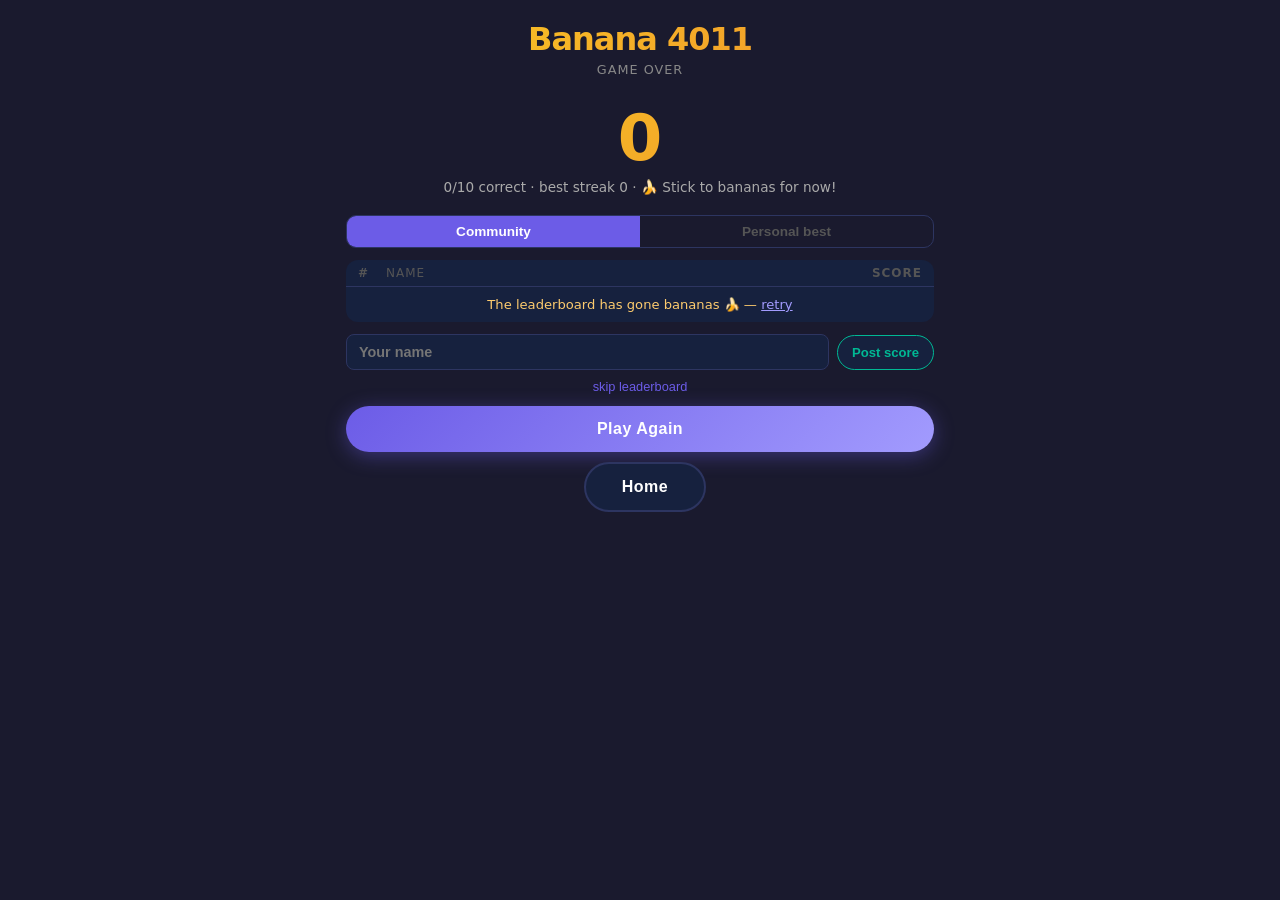
==== leaderboard.html @ f6b4b942 "Split into separate pages: settings.html and leaderboard.html" ====
<!DOCTYPE html>
<html lang="en">
<head>
<meta charset="UTF-8">
<meta name="viewport" content="width=device-width, initial-scale=1.0">
<title>Leaderboard — Banana 4011</title>
<link rel="stylesheet" href="style.css">
</head>
<body class="lb-open">
<div id="app">

  <div id="leaderboard-screen" class="screen active">
    <h1>Banana 4011</h1>
    <p class="tagline">Game over</p>
    <div class="lb-score" id="lb-score">0</div>
    <div class="lb-stats" id="lb-stats"></div>

    <div class="lb-tabs">
      <button class="lb-tab" id="tab-community" onclick="switchLbTab('community')">Community</button>
      <button class="lb-tab" id="tab-personal" onclick="switchLbTab('personal')">Personal best</button>
    </div>

    <div class="lb-table-wrap">
      <div class="lb-table-header">
        <span class="lb-col-rank">#</span>
        <span class="lb-col-name">Name</span>
        <span class="lb-col-score">Score</span>
      </div>
      <div id="lb-rows"></div>
      <div class="lb-error" id="lb-error" style="display:none"></div>
    </div>

    <div id="lb-post-area" class="lb-post-area">
      <div class="lb-post-row" id="lb-post-row">
        <input type="text" id="lb-name-input" class="lb-name-input" placeholder="Your name" maxlength="20">
        <button class="lb-post-btn" id="lb-post-btn" onclick="postScore()">Post score</button>
      </div>
      <div class="lb-skip-wrap" id="lb-skip-wrap">
        <button class="text-btn" onclick="skipLeaderboard()">skip leaderboard</button>
      </div>
    </div>

    <button class="btn lb-play-btn" onclick="window.location.href='index.html'">Play Again</button>
    <button class="btn secondary" onclick="window.location.href='index.html'">Home</button>
  </div>

</div>

<script src="config.js"></script>

<script>
const SUPABASE_URL = 'https://gjafmixdspzbzcpcsfjm.supabase.co';
const SUPABASE_ANON_KEY = 'eyJhbGciOiJIUzI1NiIsInR5cCI6IkpXVCJ9.eyJpc3MiOiJzdXBhYmFzZSIsInJlZiI6ImdqYWZtaXhkc3B6YnpjcGNzZmptIiwicm9sZSI6ImFub24iLCJpYXQiOjE3NzkyNzg1NzMsImV4cCI6MjA5NDg1NDU3M30.FsCb2VBnD5Xc2VbG4V-i3m0L0pExTLYfGyPdh3dX88U';
const SB_HEADERS = {
  'apikey': SUPABASE_ANON_KEY,
  'Authorization': `Bearer ${SUPABASE_ANON_KEY}`,
  'Content-Type': 'application/json',
};

const TOTAL_ROUNDS = CONFIG.totalRounds;
const POINTS_CORRECT = CONFIG.pointsCorrect;
const STREAK_BONUS = CONFIG.streakBonus;

const gameData = JSON.parse(sessionStorage.getItem('plu_current_game') || '{}');
let score = gameData.score || 0;
let correctCount = gameData.correctCount || 0;
let bestStreak = gameData.bestStreak || 0;
let currentGameEntryDate = gameData.date || null;

let lbActiveTab = 'community';
let lbPosted = false;
let lbPlayerRank = null;
let lbPlayerName = null;

function getScoreHistory() {
  try {
    const raw = localStorage.getItem('plu_score_history');
    if (raw) return JSON.parse(raw);
  } catch { /* corrupted — fall through to migration */ }
  const best = parseInt(localStorage.getItem('plu_best') || '0');
  if (best > 0) return [{ score: best, correct: null, total: null, streak: null, date: new Date(0).toISOString() }];
  return [];
}

function showLeaderboard() {
  lbActiveTab = localStorage.getItem('plu_lb_default') || 'community';

  const pct = score / (TOTAL_ROUNDS * (POINTS_CORRECT + STREAK_BONUS));
  let grade = '';
  if (pct >= 0.9)      grade = '🏆 Produce master!';
  else if (pct >= 0.7) grade = '🌟 Seasoned cashier!';
  else if (pct >= 0.5) grade = '🛒 Getting the hang of it!';
  else if (pct >= 0.3) grade = '📦 Keep practicing!';
  else                 grade = '🍌 Stick to bananas for now!';

  document.getElementById('lb-score').textContent = score;
  document.getElementById('lb-stats').textContent =
    `${correctCount}/${TOTAL_ROUNDS} correct · best streak ${bestStreak} · ${grade}`;

  initPostArea();
  switchLbTab(lbActiveTab);
}

function switchLbTab(tab) {
  lbActiveTab = tab;
  document.getElementById('tab-community').classList.toggle('active', tab === 'community');
  document.getElementById('tab-personal').classList.toggle('active', tab === 'personal');
  document.getElementById('lb-post-area').style.display = tab === 'community' ? '' : 'none';
  if (tab === 'community') renderCommunityBoard();
  else renderPersonalBest();
}

function skipLeaderboard() {
  document.getElementById('lb-post-area').style.display = 'none';
}

function initPostArea() {
  lbPosted = false;
  const nameInput = document.getElementById('lb-name-input');
  const postBtn = document.getElementById('lb-post-btn');
  const postRow = document.getElementById('lb-post-row');

  const existing = postRow.querySelector('.lb-static-name');
  if (existing) existing.remove();
  nameInput.style.display = '';
  nameInput.disabled = false;
  nameInput.value = localStorage.getItem('plu_player_name') || '';
  postBtn.textContent = 'Post score';
  postBtn.disabled = false;
  postBtn.style.display = '';
  postBtn.onclick = postScore;

  document.getElementById('lb-skip-wrap').innerHTML =
    '<button class="text-btn" onclick="skipLeaderboard()">skip leaderboard</button>';
  document.getElementById('lb-post-area').style.display = '';
}

const LB_ERRORS = [
  'The leaderboard has gone bananas 🍌 — <a onclick="renderCommunityBoard()">retry</a>',
  'Score submission got lost in the produce aisle — <a onclick="renderCommunityBoard()">try again</a>',
];

function lbErrorMsg() {
  return LB_ERRORS[Math.floor(Math.random() * LB_ERRORS.length)];
}

function escapeHtml(str) {
  return String(str)
    .replace(/&/g, '&amp;').replace(/</g, '&lt;')
    .replace(/>/g, '&gt;').replace(/"/g, '&quot;');
}

async function renderCommunityBoard() {
  const container = document.getElementById('lb-rows');
  const errEl = document.getElementById('lb-error');
  container.innerHTML = '<div class="lb-row unsubmitted" style="justify-content:center;color:#555">Loading…</div>';
  errEl.style.display = 'none';

  try {
    const resp = await fetch(
      `${SUPABASE_URL}/rest/v1/scores?select=name,score&order=score.desc&limit=10`,
      { headers: SB_HEADERS }
    );
    if (!resp.ok) throw new Error(resp.status);
    const data = await resp.json();
    renderCommunityRows(data);
  } catch {
    container.innerHTML = '';
    errEl.innerHTML = lbErrorMsg();
    errEl.style.display = 'block';
  }
}

function renderCommunityRows(rows) {
  const container = document.getElementById('lb-rows');
  container.innerHTML = '';

  if (!rows || rows.length === 0) {
    container.innerHTML =
      '<div class="lb-row unsubmitted" style="justify-content:center">No scores yet — be the first!</div>';
  } else {
    rows.forEach((row, i) => {
      const el = document.createElement('div');
      el.className = 'lb-row';
      el.innerHTML = `
        <span class="lb-col-rank">${i + 1}</span>
        <span class="lb-col-name">${escapeHtml(row.name)}</span>
        <span class="lb-col-score">${parseInt(row.score, 10)}</span>
      `;
      container.appendChild(el);
    });
  }

  const sep = document.createElement('div');
  sep.className = 'lb-row sep';
  sep.innerHTML = '<span class="lb-col-rank">…</span><span class="lb-col-name"></span><span class="lb-col-score"></span>';
  container.appendChild(sep);

  const playerRow = document.createElement('div');
  if (lbPosted && lbPlayerRank !== null) {
    playerRow.className = 'lb-row player';
    playerRow.innerHTML = `
      <span class="lb-col-rank">${lbPlayerRank}</span>
      <span class="lb-col-name">${escapeHtml(lbPlayerName)} ← you</span>
      <span class="lb-col-score">${score}</span>
    `;
  } else {
    playerRow.className = 'lb-row player unsubmitted';
    playerRow.innerHTML = `
      <span class="lb-col-rank">—</span>
      <span class="lb-col-name">— not submitted</span>
      <span class="lb-col-score">—</span>
    `;
  }
  container.appendChild(playerRow);
}

function renderPersonalBest() {
  const history = getScoreHistory();
  const sorted = [...history].sort((a, b) => b.score - a.score);
  const top10 = sorted.slice(0, 10);
  const currentIdx = sorted.findIndex(e => e.date === currentGameEntryDate);
  const container = document.getElementById('lb-rows');
  container.innerHTML = '';

  if (sorted.length === 0) {
    container.innerHTML = '<div class="lb-row unsubmitted" style="justify-content:center">No games yet</div>';
    return;
  }

  const epochIso = new Date(0).toISOString();

  top10.forEach((entry, i) => {
    const isCurrent = entry.date === currentGameEntryDate;
    const label = isCurrent
      ? 'You (now)'
      : entry.date === epochIso
        ? 'Previous best'
        : new Date(entry.date).toLocaleDateString();
    const row = document.createElement('div');
    row.className = 'lb-row' + (isCurrent ? ' player' : '');
    row.innerHTML = `
      <span class="lb-col-rank">${i + 1}</span>
      <span class="lb-col-name">${label}</span>
      <span class="lb-col-score">${parseInt(entry.score, 10)}</span>
    `;
    container.appendChild(row);
  });

  if (currentIdx >= 10) {
    const sep = document.createElement('div');
    sep.className = 'lb-row sep';
    sep.innerHTML = '<span class="lb-col-rank">…</span><span class="lb-col-name"></span><span class="lb-col-score"></span>';
    container.appendChild(sep);

    const entry = sorted[currentIdx];
    const row = document.createElement('div');
    row.className = 'lb-row player';
    row.innerHTML = `
      <span class="lb-col-rank">${currentIdx + 1}</span>
      <span class="lb-col-name">You (now)</span>
      <span class="lb-col-score">${parseInt(entry.score, 10)}</span>
    `;
    container.appendChild(row);
  }
}

async function postScore() {
  const nameInput = document.getElementById('lb-name-input');
  const postBtn = document.getElementById('lb-post-btn');
  const errEl = document.getElementById('lb-error');
  const name = nameInput.value.trim();
  if (!name) { nameInput.focus(); return; }

  localStorage.setItem('plu_player_name', name);
  postBtn.disabled = true;
  postBtn.textContent = 'Posting…';
  errEl.style.display = 'none';

  try {
    const insertResp = await fetch(`${SUPABASE_URL}/rest/v1/scores`, {
      method: 'POST',
      headers: { ...SB_HEADERS, 'Prefer': 'return=minimal' },
      body: JSON.stringify({ name, score, correct: correctCount, total: TOTAL_ROUNDS, streak: bestStreak }),
    });
    if (!insertResp.ok) throw new Error(insertResp.status);

    const rankResp = await fetch(
      `${SUPABASE_URL}/rest/v1/scores?select=*&score=gt.${score}`,
      { method: 'HEAD', headers: { ...SB_HEADERS, 'Prefer': 'count=exact' } }
    );
    if (!rankResp.ok) throw new Error(rankResp.status);
    const range = rankResp.headers.get('content-range') || '0-0/0';
    const count = parseInt(range.split('/')[1], 10) || 0;

    lbPlayerName = name;
    lbPlayerRank = count + 1;
    lbPosted = true;

    showPostConfirmed(name);
    await renderCommunityBoard();

  } catch {
    postBtn.disabled = false;
    postBtn.textContent = 'Post score';
    errEl.innerHTML = lbErrorMsg();
    errEl.style.display = 'block';
  }
}

function showPostConfirmed(name) {
  const postRow = document.getElementById('lb-post-row');
  const nameInput = document.getElementById('lb-name-input');
  const postBtn = document.getElementById('lb-post-btn');

  nameInput.style.display = 'none';
  postBtn.textContent = '✓ Posted';

  const staticName = document.createElement('span');
  staticName.className = 'lb-static-name';
  staticName.textContent = name;
  postRow.insertBefore(staticName, nameInput);

  document.getElementById('lb-skip-wrap').innerHTML =
    '<button class="text-btn" onclick="enterEditMode()">edit name</button>';

  setTimeout(() => { postBtn.style.display = 'none'; }, 1500);
}

function enterEditMode() {
  const postRow = document.getElementById('lb-post-row');
  const nameInput = document.getElementById('lb-name-input');
  const postBtn = document.getElementById('lb-post-btn');
  const existing = postRow.querySelector('.lb-static-name');
  if (existing) existing.remove();

  nameInput.style.display = '';
  nameInput.disabled = false;
  postBtn.style.display = '';
  postBtn.textContent = 'Post score';
  postBtn.disabled = false;
  postBtn.onclick = postScore;

  lbPosted = false;
  lbPlayerRank = null;
  lbPlayerName = null;

  document.getElementById('lb-skip-wrap').innerHTML =
    '<button class="text-btn" onclick="skipLeaderboard()">skip leaderboard</button>';

  nameInput.focus();
  renderCommunityBoard();
}

// Init
showLeaderboard();
</script>
</body>
</html>
---- style.css ----
* { box-sizing: border-box; margin: 0; padding: 0; }

body {
  font-family: 'Segoe UI', system-ui, sans-serif;
  background: #1a1a2e;
  color: #eee;
  min-height: 100vh;
  display: flex;
  align-items: center;
  justify-content: center;
  overflow: hidden;
}

#app {
  width: 620px;
  text-align: center;
  padding: 0 16px;
}

body.settings-open {
  align-items: flex-start;
  overflow-y: auto;
  overflow-x: hidden;
}

.game-layout {
  display: flex;
  gap: 12px;
  align-items: stretch;
}

.game-main {
  flex: 2;
  min-width: 0;
}

.tip-panel {
  flex: 1;
  background: #16213e;
  border-radius: 16px;
  padding: 16px 14px;
  display: flex;
  flex-direction: column;
  align-items: center;
  gap: 10px;
  opacity: 0;
  transition: opacity 0.3s;
}
.tip-panel.visible { opacity: 1; }

.tip-icon {
  font-size: 1.8rem;
  filter: drop-shadow(0 0 8px rgba(249, 202, 36, 0.8));
  flex-shrink: 0;
}

.tip-text {
  font-size: 0.85rem;
  color: #aaa;
  font-style: italic;
  line-height: 1.55;
  text-align: left;
  width: 100%;
}
.tip-text + .tip-text {
  padding-top: 10px;
  border-top: 1px solid #1e2a50;
}

h1 {
  font-size: 2rem;
  font-weight: 800;
  letter-spacing: -1px;
  background: linear-gradient(135deg, #f9ca24, #f0932b);
  -webkit-background-clip: text;
  -webkit-text-fill-color: transparent;
  background-clip: text;
  margin-bottom: 4px;
}

.tagline {
  font-size: 0.8rem;
  color: #888;
  margin-bottom: 24px;
  letter-spacing: 1px;
  text-transform: uppercase;
}

/* Scorebar */
.scorebar {
  display: flex;
  justify-content: space-between;
  align-items: center;
  margin-bottom: 18px;
  padding: 10px 16px;
  background: #16213e;
  border-radius: 12px;
  font-size: 0.85rem;
  color: #aaa;
}
.scorebar .val {
  font-size: 1.3rem;
  font-weight: 700;
  color: #eee;
  display: block;
}
.scorebar .streak .val { color: #f9ca24; }
.scorebar .best .val { color: #6c5ce7; }

/* Timer bar */
.timer-wrap {
  height: 8px;
  background: #16213e;
  border-radius: 999px;
  overflow: hidden;
  margin-bottom: 22px;
}
#timer-bar {
  height: 100%;
  width: 100%;
  border-radius: 999px;
  background: linear-gradient(90deg, #00b894, #55efc4);
  transition: background 0.3s;
  transform-origin: left;
}
#timer-bar.warn { background: linear-gradient(90deg, #e17055, #fdcb6e); }
#timer-bar.danger { background: linear-gradient(90deg, #d63031, #e17055); }

/* Produce card */
.produce-card {
  background: #16213e;
  border-radius: 24px;
  padding: 32px 24px 28px;
  margin-bottom: 20px;
  position: relative;
  border: 2px solid transparent;
  transition: border-color 0.2s;
}
.produce-card.correct { border-color: #00b894; }
.produce-card.wrong   { border-color: #d63031; }


.produce-emoji {
  font-size: 7rem;
  line-height: 1;
  display: none;
  margin-bottom: 14px;
}

.produce-img {
  width: 200px;
  height: 200px;
  object-fit: cover;
  border-radius: 12px;
  display: block;
  margin: 0 auto 4px;
}

.ai-label {
  font-size: 0.6rem;
  color: #aaa;
  font-style: italic;
  text-align: center;
  margin: 0 0 8px;
}

.produce-name {
  font-size: 1.25rem;
  font-weight: 700;
  margin-bottom: 4px;
}
.produce-hint {
  font-size: 0.78rem;
  color: #666;
  letter-spacing: 0.5px;
}


/* Choices */
.choices {
  display: grid;
  grid-template-columns: 1fr 1fr;
  gap: 10px;
  margin-bottom: 14px;
}

.choice-btn {
  padding: 18px 8px;
  background: #16213e;
  border: 2px solid #2d3561;
  border-radius: 14px;
  color: #eee;
  font-size: 1.4rem;
  font-weight: 700;
  letter-spacing: 2px;
  cursor: pointer;
  transition: all 0.12s;
  position: relative;
  overflow: hidden;
}
.choice-btn:hover:not(:disabled) {
  border-color: #6c5ce7;
  background: #1e2a50;
  transform: translateY(-2px);
}
.choice-btn:active:not(:disabled) { transform: translateY(0); }
.choice-btn:disabled { cursor: default; }
.choice-btn.correct-ans {
  border-color: #00b894;
  background: rgba(0, 184, 148, 0.15);
  color: #55efc4;
}
.choice-btn.wrong-ans {
  border-color: #d63031;
  background: rgba(214, 48, 49, 0.15);
  color: #ff7675;
}
.choice-btn.reveal {
  border-color: #00b894;
  background: rgba(0, 184, 148, 0.08);
  color: #55efc4;
}
.choice-btn .plu-label {
  display: block;
  font-size: 0.65rem;
  font-weight: 400;
  letter-spacing: 1px;
  color: #555;
  margin-top: 4px;
  text-transform: uppercase;
}
.choice-btn.correct-ans .plu-label,
.choice-btn.wrong-ans .plu-label,
.choice-btn.reveal .plu-label { color: inherit; opacity: 0.6; }

/* Feedback banner */
#feedback {
  height: 28px;
  font-size: 0.9rem;
  font-weight: 600;
  letter-spacing: 0.5px;
  margin-bottom: 6px;
  transition: opacity 0.2s;
}
#feedback.correct { color: #55efc4; }
#feedback.wrong   { color: #ff7675; }
#feedback.timeout { color: #fdcb6e; }

/* Screens */
.screen { display: none; }
.screen.active { display: block; }

/* Start screen */
#start-screen {
  padding: 20px 0;
}
.start-emoji { font-size: 4rem; margin-bottom: 16px; display: block; }
.start-desc {
  color: #aaa;
  font-size: 0.95rem;
  line-height: 1.6;
  margin-bottom: 20px;
}

/* Timer slider */
.slider-wrap {
  background: #16213e;
  border-radius: 14px;
  padding: 16px 20px;
  margin-bottom: 24px;
}
.slider-label {
  display: flex;
  justify-content: space-between;
  align-items: baseline;
  margin-bottom: 12px;
  font-size: 0.85rem;
  color: #aaa;
}
.slider-label .slider-val {
  font-size: 1.5rem;
  font-weight: 800;
  color: #f9ca24;
}
input[type=range] {
  -webkit-appearance: none;
  width: 100%;
  height: 6px;
  border-radius: 999px;
  background: #2d3561;
  outline: none;
  cursor: pointer;
}
input[type=range]::-webkit-slider-thumb {
  -webkit-appearance: none;
  width: 22px;
  height: 22px;
  border-radius: 50%;
  background: linear-gradient(135deg, #f9ca24, #f0932b);
  cursor: pointer;
  box-shadow: 0 2px 8px rgba(249,202,36,0.4);
  transition: transform 0.1s;
}
input[type=range]::-webkit-slider-thumb:active { transform: scale(1.2); }
input[type=range]::-moz-range-thumb {
  width: 22px;
  height: 22px;
  border-radius: 50%;
  background: linear-gradient(135deg, #f9ca24, #f0932b);
  cursor: pointer;
  border: none;
}

/* Toggle switch */
.toggle-wrap {
  display: flex;
  align-items: center;
  justify-content: center;
  gap: 10px;
  background: #16213e;
  border-radius: 14px;
  padding: 14px 20px;
  margin-bottom: 24px;
}
.toggle-label {
  font-size: 0.85rem;
  color: #aaa;
}
#auto-continue-label {
  font-weight: 700;
  color: #f9ca24;
  min-width: 90px;
  text-align: left;
}
.toggle-switch {
  position: relative;
  display: inline-block;
  cursor: pointer;
}
.toggle-switch input { display: none; }
.toggle-track {
  display: block;
  width: 44px;
  height: 24px;
  background: #2d3561;
  border-radius: 999px;
  transition: background 0.2s;
  position: relative;
}
.toggle-switch input:checked + .toggle-track {
  background: linear-gradient(135deg, #f9ca24, #f0932b);
}
.toggle-thumb {
  position: absolute;
  top: 3px;
  left: 3px;
  width: 18px;
  height: 18px;
  background: #fff;
  border-radius: 50%;
  transition: transform 0.2s;
  box-shadow: 0 1px 4px rgba(0,0,0,0.3);
}
.toggle-switch input:checked + .toggle-track .toggle-thumb {
  transform: translateX(20px);
}

/* End screen */
#end-screen { padding: 20px 0; }
.end-score {
  font-size: 4rem;
  font-weight: 900;
  background: linear-gradient(135deg, #f9ca24, #f0932b);
  -webkit-background-clip: text;
  -webkit-text-fill-color: transparent;
  background-clip: text;
  margin: 12px 0 4px;
}
.end-label { color: #888; font-size: 0.85rem; margin-bottom: 6px; }
.end-detail { color: #aaa; font-size: 0.9rem; margin-bottom: 28px; }

/* Buttons */
.btn {
  display: inline-block;
  padding: 14px 36px;
  background: linear-gradient(135deg, #6c5ce7, #a29bfe);
  color: #fff;
  font-size: 1rem;
  font-weight: 700;
  border: none;
  border-radius: 50px;
  cursor: pointer;
  letter-spacing: 0.5px;
  transition: transform 0.12s, box-shadow 0.12s;
  box-shadow: 0 4px 20px rgba(108, 92, 231, 0.4);
}
.btn:hover { transform: translateY(-2px); box-shadow: 0 6px 24px rgba(108, 92, 231, 0.5); }
.btn:active { transform: translateY(0); }
.btn.secondary {
  background: #16213e;
  box-shadow: none;
  border: 2px solid #2d3561;
  margin-left: 10px;
}
.btn.secondary:hover { border-color: #6c5ce7; box-shadow: none; }

/* Logo sticker */
.sticker-wrap {
  display: flex;
  justify-content: center;
  margin-bottom: 8px;
}
.sticker-logo {
  width: 300px;
  max-width: 96%;
  filter: drop-shadow(2px 4px 10px rgba(0,0,0,0.45));
}

/* Fun facts */
#fun-fact {
  font-size: 0.75rem;
  color: #555;
  margin-top: 10px;
  min-height: 18px;
  font-style: italic;
}

/* Round counter */
.round-info {
  font-size: 0.75rem;
  color: #555;
  margin-bottom: 12px;
  letter-spacing: 0.5px;
}

.pause-btn {
  margin-top: 12px;
  width: 100%;
  transition: all 0.15s;
  border-color: #f9ca24;
  color: #f9ca24;
  letter-spacing: 1.5px;
  text-transform: uppercase;
  font-size: 0.85rem;
}
.pause-btn:hover:not(:disabled) {
  background: rgba(249, 202, 36, 0.12);
  border-color: #f9ca24;
  box-shadow: 0 0 12px rgba(249, 202, 36, 0.25);
}
.pause-btn:disabled {
  opacity: 0.2;
  cursor: default;
  transform: none !important;
  border-color: #2d3561;
  color: #aaa;
  box-shadow: none;
}
.pause-btn.continue {
  background: linear-gradient(135deg, #00b894, #55efc4);
  border-color: transparent;
  color: #fff;
  box-shadow: 0 4px 16px rgba(0, 184, 148, 0.4);
}
.pause-btn.continue:hover:not(:disabled) {
  background: linear-gradient(135deg, #00a381, #44ddb3);
  box-shadow: 0 6px 20px rgba(0, 184, 148, 0.5);
}

@keyframes shake {
  0%,100% { transform: translateX(0); }
  20% { transform: translateX(-8px); }
  40% { transform: translateX(8px); }
  60% { transform: translateX(-5px); }
  80% { transform: translateX(5px); }
}
.shake { animation: shake 0.35s ease; }

/* Settings screen */
#settings-screen {
  padding: 20px 0 24px;
  text-align: left;
}

.gear-btn {
  position: absolute;
  top: 20px;
  right: 20px;
  background: none;
  border: none;
  font-size: 1.4rem;
  color: #555;
  cursor: pointer;
  padding: 4px 8px;
  border-radius: 8px;
  transition: color 0.15s, background 0.15s;
  line-height: 1;
}
.gear-btn:hover { color: #aaa; background: #16213e; }

.settings-header {
  display: flex;
  align-items: center;
  gap: 12px;
  margin-bottom: 24px;
}

.back-btn {
  background: none;
  border: none;
  color: #aaa;
  font-size: 0.9rem;
  cursor: pointer;
  padding: 6px 10px;
  border-radius: 8px;
  transition: color 0.15s, background 0.15s;
}
.back-btn:hover { color: #eee; background: #16213e; }

.settings-title {
  font-size: 1.2rem;
  font-weight: 700;
  color: #eee;
  margin: 0;
}

.settings-section {
  background: #16213e;
  border-radius: 16px;
  padding: 16px;
  margin-bottom: 20px;
}

.settings-section-header {
  display: flex;
  justify-content: space-between;
  align-items: center;
  margin-bottom: 12px;
}

.settings-section-title {
  font-size: 0.85rem;
  font-weight: 700;
  color: #aaa;
  text-transform: uppercase;
  letter-spacing: 1px;
}

.select-all-wrap {
  display: flex;
  align-items: center;
  gap: 6px;
}

.text-btn {
  background: none;
  border: none;
  color: #6c5ce7;
  font-size: 0.8rem;
  cursor: pointer;
  padding: 2px 4px;
  border-radius: 4px;
}
.text-btn:hover { color: #a29bfe; }

.divider { color: #555; font-size: 0.8rem; }

.filter-warning {
  background: rgba(214, 48, 49, 0.12);
  border: 1px solid rgba(214, 48, 49, 0.4);
  color: #ff7675;
  font-size: 0.8rem;
  border-radius: 8px;
  padding: 8px 12px;
  margin-bottom: 12px;
}

.settings-list {
  display: flex;
  flex-direction: column;
  gap: 4px;
}

/* Category group */
.settings-group {
  border-radius: 10px;
  overflow: hidden;
}

.group-header {
  display: flex;
  align-items: center;
  gap: 10px;
  padding: 10px 12px;
  background: #1e2a50;
  cursor: pointer;
  user-select: none;
  border-radius: 10px;
}
.group-header:hover { background: #243060; }

.group-name {
  flex: 1;
  font-size: 0.9rem;
  font-weight: 600;
  color: #eee;
}

.group-count {
  font-size: 0.75rem;
  color: #666;
  background: #16213e;
  padding: 1px 7px;
  border-radius: 999px;
}

.group-items {
  display: flex;
  flex-direction: column;
  padding: 4px 0 4px 12px;
}

.item-row {
  display: flex;
  align-items: center;
  gap: 8px;
  padding: 10px 12px 10px 0;
  cursor: pointer;
  user-select: none;
  border-radius: 8px;
  transition: background 0.1s;
}
.item-row:hover { background: rgba(255,255,255,0.04); }

.item-emoji { font-size: 1.1rem; min-width: 24px; text-align: center; }

.item-name {
  flex: 1;
  font-size: 0.85rem;
  color: #ccc;
}

.item-plu {
  font-size: 0.85rem;
  font-weight: 700;
  color: #888;
  letter-spacing: 1.5px;
  font-family: monospace;
}

/* Checkbox styling */
.group-header input[type=checkbox],
.item-row input[type=checkbox] {
  width: 16px;
  height: 16px;
  accent-color: #6c5ce7;
  cursor: pointer;
  flex-shrink: 0;
}

.settings-done-btn {
  width: 100%;
  margin-top: 4px;
}

/* Make start screen relative so gear btn positions correctly */
#start-screen { position: relative; }

/* Leaderboard screen */
body.lb-open {
  align-items: flex-start;
  overflow-y: auto;
  overflow-x: hidden;
}

#leaderboard-screen {
  padding: 20px 0 32px;
  text-align: center;
}

.lb-score {
  font-size: 4rem;
  font-weight: 900;
  background: linear-gradient(135deg, #f9ca24, #f0932b);
  -webkit-background-clip: text;
  -webkit-text-fill-color: transparent;
  background-clip: text;
  margin: 12px 0 4px;
}

.lb-stats {
  color: #aaa;
  font-size: 0.85rem;
  margin-bottom: 20px;
}

/* Tabs */
.lb-tabs {
  display: flex;
  border-radius: 10px;
  overflow: hidden;
  border: 1px solid #2d3561;
  margin-bottom: 12px;
}

.lb-tab {
  flex: 1;
  padding: 8px;
  background: none;
  border: none;
  color: #555;
  font-size: 0.85rem;
  font-weight: 600;
  cursor: pointer;
  transition: background 0.15s, color 0.15s;
}

.lb-tab.active {
  background: #6c5ce7;
  color: #fff;
}

.lb-tab:hover:not(.active) {
  background: #16213e;
  color: #aaa;
}

/* Table */
.lb-table-wrap {
  background: #16213e;
  border-radius: 12px;
  overflow: hidden;
  margin-bottom: 12px;
  text-align: left;
}

.lb-table-header {
  display: flex;
  padding: 6px 12px;
  border-bottom: 1px solid #2d3561;
  color: #555;
  font-size: 0.75rem;
  text-transform: uppercase;
  letter-spacing: 1px;
}

.lb-row {
  display: flex;
  align-items: center;
  padding: 8px 12px;
  border-bottom: 1px solid #1a1a2e;
  font-size: 0.85rem;
}

.lb-row:last-child { border-bottom: none; }

.lb-row.player {
  background: rgba(108, 92, 231, 0.15);
  border: 1px solid rgba(108, 92, 231, 0.3);
  color: #a29bfe;
}

.lb-row.unsubmitted { color: #555; }

.lb-row.sep {
  color: #555;
  font-size: 0.75rem;
  padding: 4px 12px;
}

.lb-col-rank {
  width: 28px;
  flex-shrink: 0;
  font-weight: 700;
}

.lb-col-name {
  flex: 1;
  overflow: hidden;
  text-overflow: ellipsis;
  white-space: nowrap;
}

.lb-col-score {
  text-align: right;
  min-width: 44px;
  font-weight: 700;
}

/* Gold/silver/bronze for top 3 community rows */
.lb-row:nth-child(1) .lb-col-rank { color: #f9ca24; }
.lb-row:nth-child(2) .lb-col-rank { color: #aaa; }
.lb-row:nth-child(3) .lb-col-rank { color: #cd7f32; }
.lb-row.player .lb-col-rank { color: #a29bfe; }

.lb-error {
  padding: 10px 12px;
  color: #fdcb6e;
  font-size: 0.82rem;
  text-align: center;
}

.lb-error a {
  color: #a29bfe;
  cursor: pointer;
  text-decoration: underline;
}

/* Post area */
.lb-post-area { margin-bottom: 8px; }

.lb-post-row {
  display: flex;
  align-items: center;
  gap: 8px;
  margin-bottom: 6px;
}

.lb-name-input {
  flex: 1;
  background: #16213e;
  border: 1px solid #2d3561;
  border-radius: 8px;
  padding: 9px 12px;
  color: #f9ca24;
  font-size: 0.9rem;
  font-weight: 700;
  outline: none;
  transition: border-color 0.15s;
}

.lb-name-input:focus { border-color: #6c5ce7; }

.lb-post-btn {
  padding: 9px 14px;
  background: #16213e;
  border: 1px solid #00b894;
  border-radius: 20px;
  color: #00b894;
  font-size: 0.82rem;
  font-weight: 700;
  cursor: pointer;
  white-space: nowrap;
  transition: background 0.15s;
}

.lb-post-btn:hover:not(:disabled) { background: rgba(0, 184, 148, 0.12); }
.lb-post-btn:disabled { opacity: 0.4; cursor: default; }

.lb-home-btn {
  padding: 9px 14px !important;
  font-size: 0.82rem !important;
  white-space: nowrap;
}

.lb-skip-wrap {
  text-align: center;
  margin-bottom: 10px;
}

.lb-static-name {
  flex: 1;
  color: #f9ca24;
  font-weight: 700;
  font-size: 0.9rem;
  text-align: left;
  padding: 9px 0;
}

.lb-play-btn { width: 100%; margin-bottom: 10px; }

/* Leaderboard settings toggle */
.lb-default-row {
  display: flex;
  align-items: center;
  justify-content: space-between;
  padding: 6px 0;
}

.lb-tab-toggle {
  display: flex;
  border-radius: 8px;
  overflow: hidden;
  border: 1px solid #2d3561;
}

.lb-toggle-opt {
  padding: 5px 12px;
  background: none;
  border: none;
  color: #555;
  font-size: 0.8rem;
  font-weight: 600;
  cursor: pointer;
  transition: background 0.15s, color 0.15s;
}

.lb-toggle-opt.active { background: #6c5ce7; color: #fff; }
.lb-toggle-opt:hover:not(.active) { background: #1e2a50; color: #aaa; }
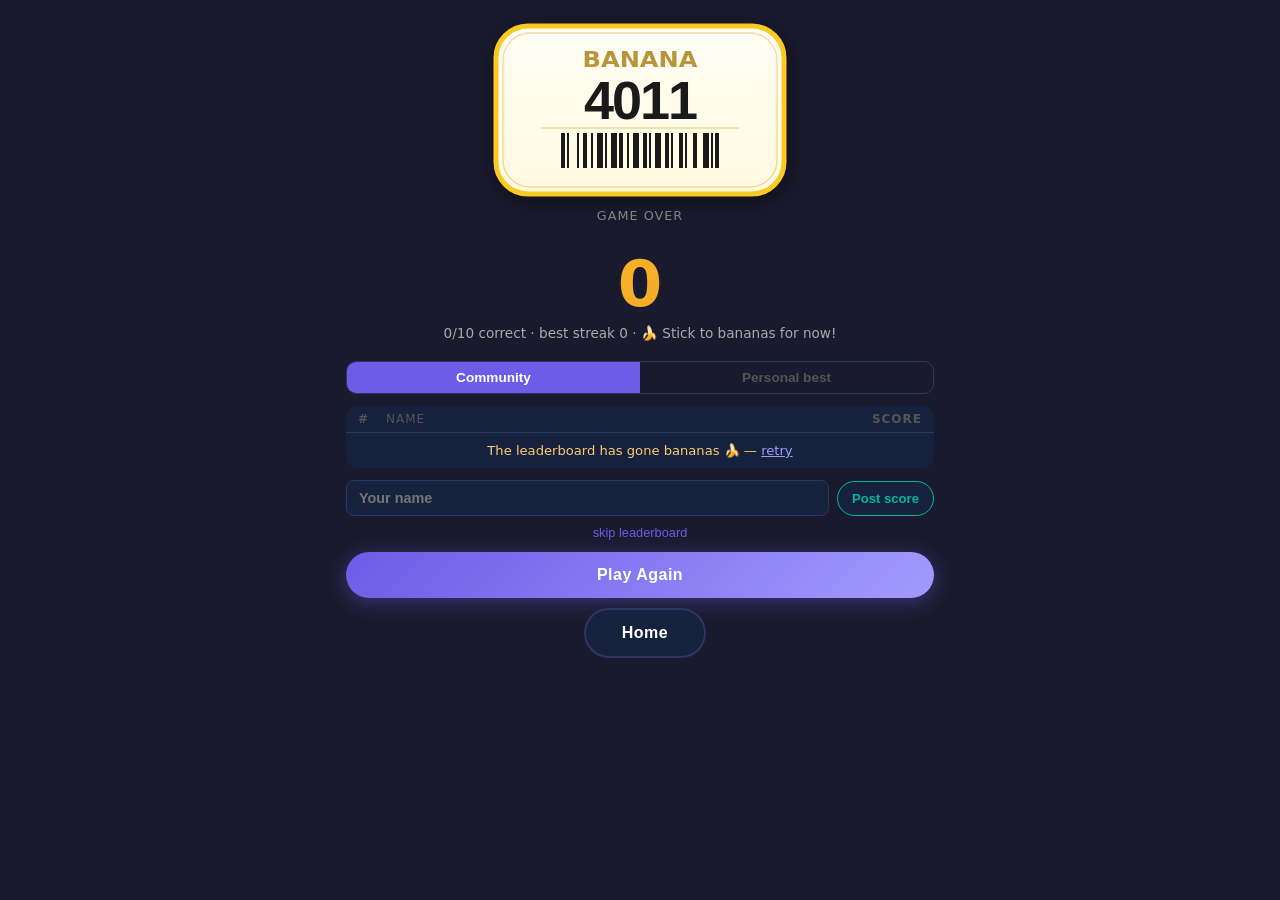
==== commit c7754bd2: "Add barcode logo to leaderboard page" ====
--- a/leaderboard.html
+++ b/leaderboard.html
@@ -10,7 +10,44 @@
 <div id="app">
 
   <div id="leaderboard-screen" class="screen active">
-    <h1>Banana 4011</h1>
+    <div class="sticker-wrap">
+      <svg class="sticker-logo" viewBox="0 0 300 180" xmlns="http://www.w3.org/2000/svg" role="img" aria-label="Banana 4011 PLU sticker">
+        <defs>
+          <linearGradient id="sticker-bg" x1="0" y1="0" x2="0" y2="1">
+            <stop offset="0%" stop-color="#fffef5"/>
+            <stop offset="100%" stop-color="#fffadf"/>
+          </linearGradient>
+        </defs>
+        <rect x="6" y="6" width="288" height="168" rx="32" ry="32" fill="url(#sticker-bg)"/>
+        <rect x="6" y="6" width="288" height="168" rx="32" ry="32" fill="none" stroke="#f9ca24" stroke-width="5"/>
+        <rect x="13" y="13" width="274" height="154" rx="27" ry="27" fill="none" stroke="#f0932b" stroke-width="1.5" opacity="0.35"/>
+        <text x="150" y="47" font-family="'Segoe UI',system-ui,sans-serif" font-size="22" font-weight="700" fill="#b8943a" text-anchor="middle" textLength="115" lengthAdjust="spacingAndGlyphs">BANANA</text>
+        <text x="150" y="99" font-family="'Helvetica Neue',Arial,sans-serif" font-size="54" font-weight="900" fill="#1a1a1a" text-anchor="middle" letter-spacing="-2">4011</text>
+        <line x1="51" y1="108" x2="249" y2="108" stroke="#e0c96a" stroke-width="1"/>
+        <rect x="71"  y="113" width="4" height="35" fill="#1a1a1a"/>
+        <rect x="77"  y="113" width="2" height="35" fill="#1a1a1a"/>
+        <rect x="87"  y="113" width="2" height="35" fill="#1a1a1a"/>
+        <rect x="93"  y="113" width="4" height="35" fill="#1a1a1a"/>
+        <rect x="101" y="113" width="2" height="35" fill="#1a1a1a"/>
+        <rect x="107" y="113" width="6" height="35" fill="#1a1a1a"/>
+        <rect x="115" y="113" width="2" height="35" fill="#1a1a1a"/>
+        <rect x="121" y="113" width="6" height="35" fill="#1a1a1a"/>
+        <rect x="129" y="113" width="4" height="35" fill="#1a1a1a"/>
+        <rect x="137" y="113" width="2" height="35" fill="#1a1a1a"/>
+        <rect x="143" y="113" width="6" height="35" fill="#1a1a1a"/>
+        <rect x="153" y="113" width="4" height="35" fill="#1a1a1a"/>
+        <rect x="159" y="113" width="2" height="35" fill="#1a1a1a"/>
+        <rect x="165" y="113" width="6" height="35" fill="#1a1a1a"/>
+        <rect x="175" y="113" width="4" height="35" fill="#1a1a1a"/>
+        <rect x="181" y="113" width="2" height="35" fill="#1a1a1a"/>
+        <rect x="189" y="113" width="4" height="35" fill="#1a1a1a"/>
+        <rect x="195" y="113" width="2" height="35" fill="#1a1a1a"/>
+        <rect x="203" y="113" width="4" height="35" fill="#1a1a1a"/>
+        <rect x="213" y="113" width="6" height="35" fill="#1a1a1a"/>
+        <rect x="221" y="113" width="2" height="35" fill="#1a1a1a"/>
+        <rect x="225" y="113" width="4" height="35" fill="#1a1a1a"/>
+      </svg>
+    </div>
     <p class="tagline">Game over</p>
     <div class="lb-score" id="lb-score">0</div>
     <div class="lb-stats" id="lb-stats"></div>
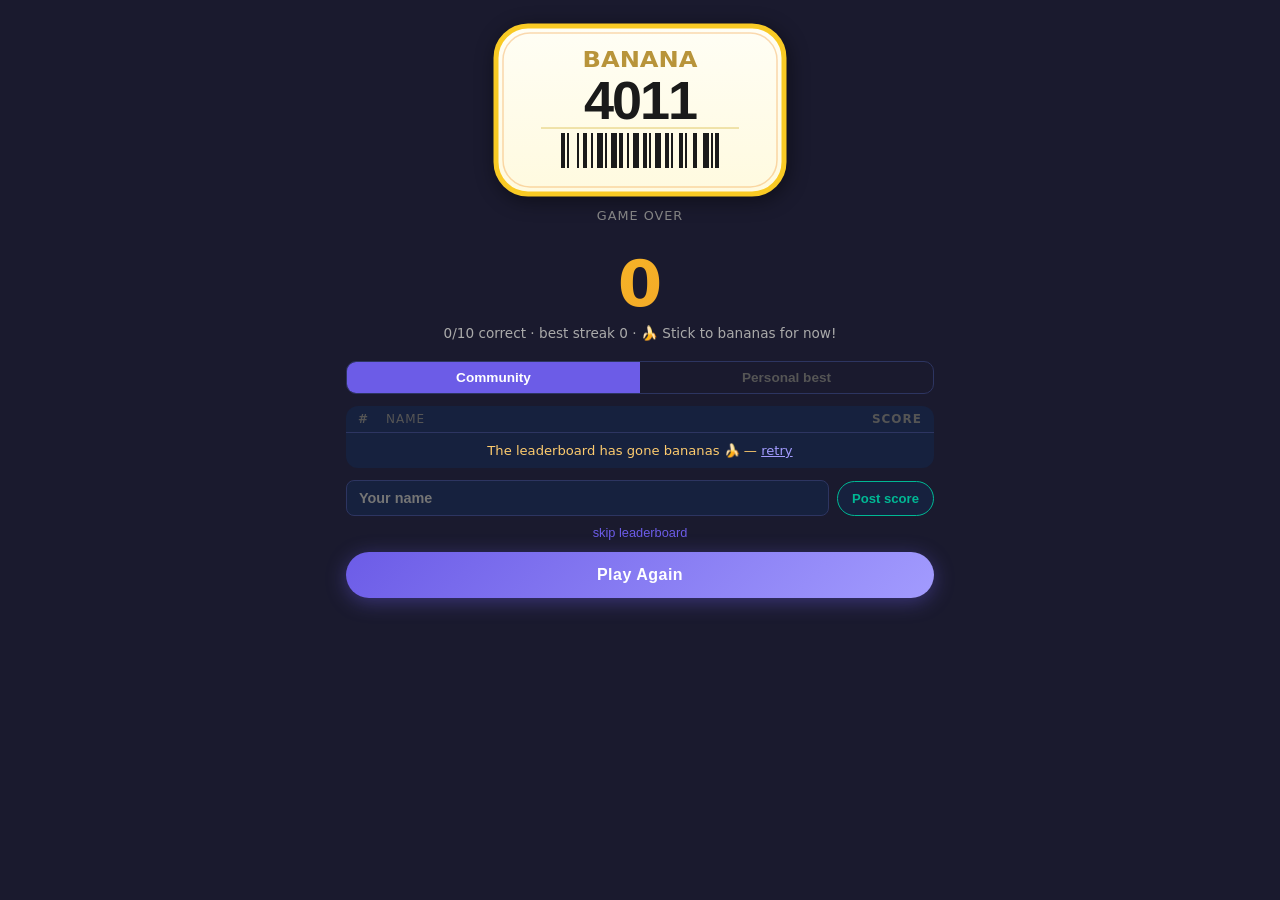
==== commit 135565a0: "Remove redundant Home button from leaderboard" ====
--- a/leaderboard.html
+++ b/leaderboard.html
@@ -78,7 +78,6 @@
     </div>
 
     <button class="btn lb-play-btn" onclick="window.location.href='index.html'">Play Again</button>
-    <button class="btn secondary" onclick="window.location.href='index.html'">Home</button>
   </div>
 
 </div>
